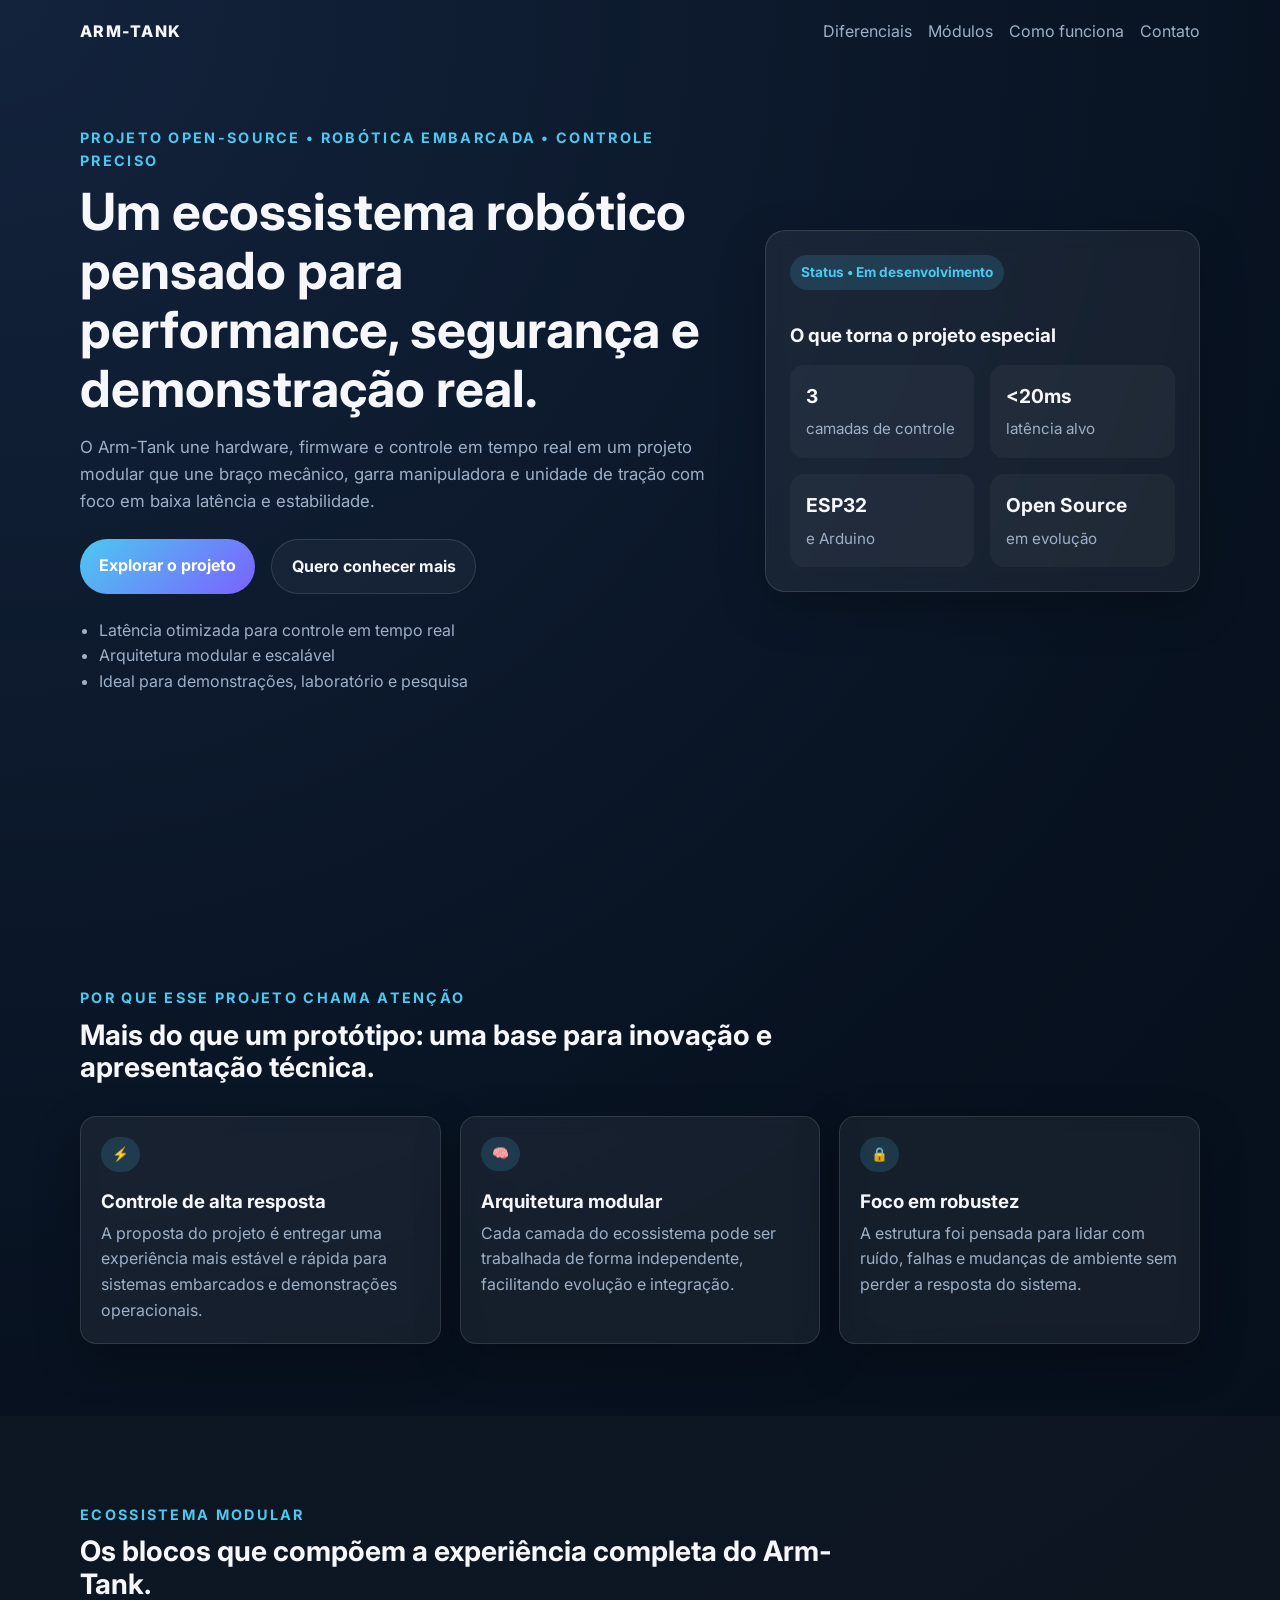
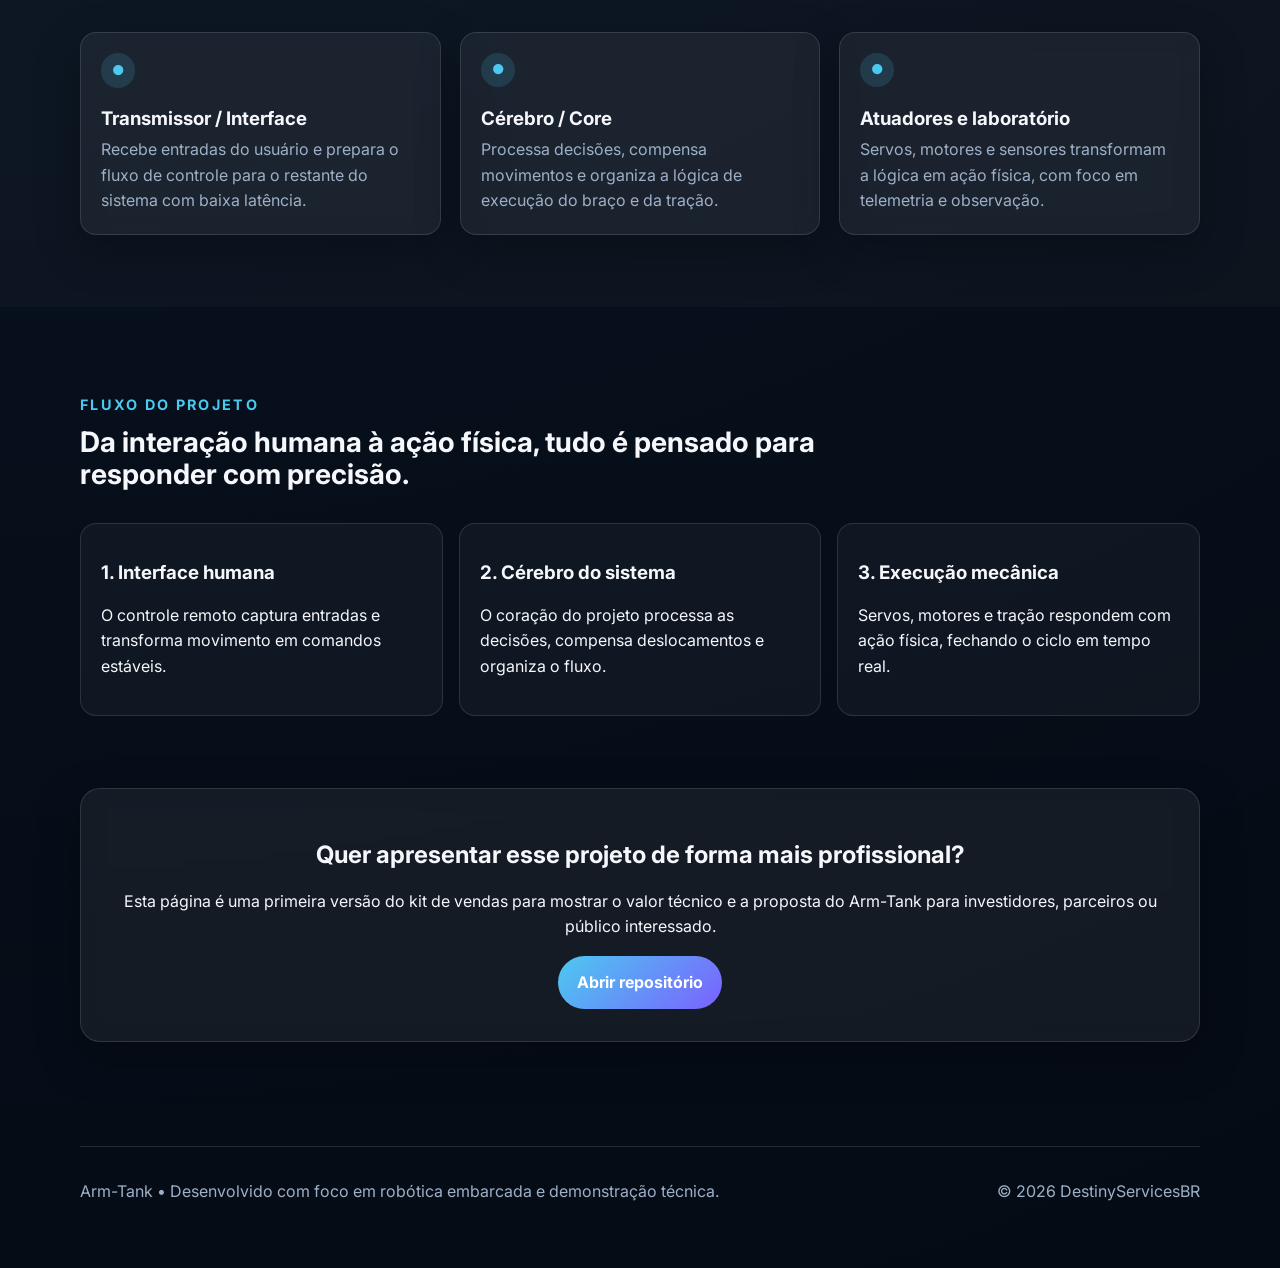
==== site/index.html @ a75f27ca "adiciona estrutura inicial do site com HTML, CSS e JavaScript" ====
<!DOCTYPE html>
<html lang="pt-BR">
  <head>
    <meta charset="UTF-8" />
    <meta name="viewport" content="width=device-width, initial-scale=1.0" />
    <title>Arm-Tank | Ecossistema Robótico de Baixa Latência</title>
    <meta
      name="description"
      content="Uma apresentação comercial do projeto Arm-Tank, com foco em robótica modular, latência reduzida e controle em tempo real."
    />
    <link rel="preconnect" href="https://fonts.googleapis.com" />
    <link rel="preconnect" href="https://fonts.gstatic.com" crossorigin />
    <link
      href="https://fonts.googleapis.com/css2?family=Inter:wght@400;500;600;700;800&display=swap"
      rel="stylesheet"
    />
    <link rel="stylesheet" href="styles.css" />
  </head>
  <body>
    <header class="hero">
      <nav class="nav container">
        <a class="brand" href="#top">Arm-Tank</a>
        <div class="nav-links">
          <a href="#diferenciais">Diferenciais</a>
          <a href="#modulos">Módulos</a>
          <a href="#como-funciona">Como funciona</a>
          <a href="#contato">Contato</a>
        </div>
      </nav>

      <div class="container hero-grid" id="top">
        <div class="hero-copy">
          <p class="eyebrow">Projeto open-source • Robótica embarcada • Controle preciso</p>
          <h1>Um ecossistema robótico pensado para performance, segurança e demonstração real.</h1>
          <p class="lead">
            O Arm-Tank une hardware, firmware e controle em tempo real em um projeto modular que une braço mecânico, garra manipuladora e unidade de tração com foco em baixa latência e estabilidade.
          </p>
          <div class="hero-actions">
            <a class="btn btn-primary" href="#modulos">Explorar o projeto</a>
            <a class="btn btn-secondary" href="#contato">Quero conhecer mais</a>
          </div>
          <ul class="hero-points">
            <li>Latência otimizada para controle em tempo real</li>
            <li>Arquitetura modular e escalável</li>
            <li>Ideal para demonstrações, laboratório e pesquisa</li>
          </ul>
        </div>

        <div class="hero-card">
          <div class="chip">Status • Em desenvolvimento</div>
          <h3>O que torna o projeto especial</h3>
          <div class="stats-grid">
            <div>
              <strong>3</strong>
              <span>camadas de controle</span>
            </div>
            <div>
              <strong>&lt;20ms</strong>
              <span>latência alvo</span>
            </div>
            <div>
              <strong>ESP32</strong>
              <span>e Arduino</span>
            </div>
            <div>
              <strong>Open Source</strong>
              <span>em evolução</span>
            </div>
          </div>
        </div>
      </div>
    </header>

    <main>
      <section class="section container" id="diferenciais">
        <div class="section-heading">
          <p class="eyebrow">Por que esse projeto chama atenção</p>
          <h2>Mais do que um protótipo: uma base para inovação e apresentação técnica.</h2>
        </div>
        <div id="features-grid" class="cards-grid"></div>
      </section>

      <section class="section section-alt" id="modulos">
        <div class="container">
          <div class="section-heading">
            <p class="eyebrow">Ecossistema modular</p>
            <h2>Os blocos que compõem a experiência completa do Arm-Tank.</h2>
          </div>
          <div id="modules-grid" class="cards-grid"></div>
        </div>
      </section>

      <section class="section container" id="como-funciona">
        <div class="section-heading">
          <p class="eyebrow">Fluxo do projeto</p>
          <h2>Da interação humana à ação física, tudo é pensado para responder com precisão.</h2>
        </div>
        <div class="timeline">
          <article>
            <h3>1. Interface humana</h3>
            <p>O controle remoto captura entradas e transforma movimento em comandos estáveis.</p>
          </article>
          <article>
            <h3>2. Cérebro do sistema</h3>
            <p>O coração do projeto processa as decisões, compensa deslocamentos e organiza o fluxo.</p>
          </article>
          <article>
            <h3>3. Execução mecânica</h3>
            <p>Servos, motores e tração respondem com ação física, fechando o ciclo em tempo real.</p>
          </article>
        </div>
      </section>

      <section class="section section-cta" id="contato">
        <div class="container cta-box">
          <h2>Quer apresentar esse projeto de forma mais profissional?</h2>
          <p>Esta página é uma primeira versão do kit de vendas para mostrar o valor técnico e a proposta do Arm-Tank para investidores, parceiros ou público interessado.</p>
          <a class="btn btn-primary" href="https://github.com/IvanM1999/arm-tank-arduino" target="_blank" rel="noreferrer">Abrir repositório</a>
        </div>
      </section>
    </main>

    <footer class="footer">
      <div class="container footer-content">
        <p>Arm-Tank • Desenvolvido com foco em robótica embarcada e demonstração técnica.</p>
        <p>© <span id="year"></span> DestinyServicesBR</p>
      </div>
    </footer>

    <script src="app.js"></script>
  </body>
</html>
---- site/styles.css ----
:root {
  --bg: #07111f;
  --bg-soft: #0f1b2d;
  --card: rgba(255, 255, 255, 0.06);
  --text: #f5f7fb;
  --muted: #9eb0c7;
  --accent: #4cc9f0;
  --accent-strong: #7b61ff;
  --border: rgba(255, 255, 255, 0.12);
}

* {
  box-sizing: border-box;
}

html {
  scroll-behavior: smooth;
}

body {
  margin: 0;
  font-family: 'Inter', sans-serif;
  color: var(--text);
  background: radial-gradient(circle at top left, #13233c 0%, var(--bg) 45%, #050b14 100%);
  line-height: 1.6;
}

img {
  max-width: 100%;
}

a {
  color: inherit;
  text-decoration: none;
}

.container {
  width: min(1120px, calc(100% - 2rem));
  margin: 0 auto;
}

.hero {
  min-height: 100vh;
  padding-bottom: 4rem;
}

.nav {
  display: flex;
  justify-content: space-between;
  align-items: center;
  padding: 1.2rem 0;
}

.brand {
  font-weight: 800;
  letter-spacing: 0.08em;
  text-transform: uppercase;
}

.nav-links {
  display: flex;
  gap: 1rem;
  color: var(--muted);
}

.nav-links a:hover {
  color: var(--text);
}

.hero-grid {
  display: grid;
  grid-template-columns: 1.2fr 0.8fr;
  gap: 2rem;
  align-items: center;
  padding-top: 3rem;
}

.eyebrow {
  display: inline-block;
  margin-bottom: 0.6rem;
  color: var(--accent);
  font-size: 0.9rem;
  font-weight: 700;
  letter-spacing: 0.16em;
  text-transform: uppercase;
}

h1,
h2,
h3 {
  line-height: 1.15;
}

h1 {
  font-size: clamp(2rem, 4vw, 3.5rem);
  margin: 0 0 1rem;
}

.lead {
  font-size: 1.05rem;
  color: var(--muted);
  max-width: 640px;
}

.hero-actions {
  display: flex;
  flex-wrap: wrap;
  gap: 1rem;
  margin: 1.5rem 0;
}

.btn {
  display: inline-block;
  padding: 0.85rem 1.2rem;
  border-radius: 999px;
  font-weight: 700;
  transition: transform 0.2s ease, background 0.2s ease;
}

.btn:hover {
  transform: translateY(-2px);
}

.btn-primary {
  background: linear-gradient(135deg, var(--accent), var(--accent-strong));
  color: white;
}

.btn-secondary {
  border: 1px solid var(--border);
  background: rgba(255, 255, 255, 0.04);
}

.hero-points {
  padding-left: 1.2rem;
  color: var(--muted);
}

.hero-card,
.card,
.cta-box {
  background: var(--card);
  border: 1px solid var(--border);
  box-shadow: 0 16px 45px rgba(0, 0, 0, 0.25);
  backdrop-filter: blur(10px);
}

.hero-card {
  padding: 1.5rem;
  border-radius: 1.25rem;
}

.chip {
  display: inline-block;
  margin-bottom: 1rem;
  padding: 0.4rem 0.7rem;
  background: rgba(76, 201, 240, 0.15);
  color: var(--accent);
  border-radius: 999px;
  font-size: 0.85rem;
  font-weight: 700;
}

.stats-grid {
  display: grid;
  grid-template-columns: repeat(2, minmax(0, 1fr));
  gap: 1rem;
  margin-top: 1rem;
}

.stats-grid div {
  padding: 1rem;
  border-radius: 0.9rem;
  background: rgba(255, 255, 255, 0.04);
}

.stats-grid strong {
  display: block;
  font-size: 1.2rem;
  margin-bottom: 0.3rem;
}

.stats-grid span {
  color: var(--muted);
  font-size: 0.95rem;
}

.section {
  padding: 4.5rem 0;
}

.section-alt {
  background: rgba(255, 255, 255, 0.025);
}

.section-heading {
  max-width: 760px;
  margin-bottom: 2rem;
}

.section-heading h2 {
  font-size: clamp(1.6rem, 2.2vw, 2.3rem);
  margin: 0;
}

.cards-grid {
  display: grid;
  grid-template-columns: repeat(3, minmax(0, 1fr));
  gap: 1.2rem;
}

.card {
  padding: 1.25rem;
  border-radius: 1rem;
}

.card h3 {
  margin-top: 0.25rem;
  margin-bottom: 0.5rem;
}

.card p {
  color: var(--muted);
  margin: 0;
}

.timeline {
  display: grid;
  grid-template-columns: repeat(3, minmax(0, 1fr));
  gap: 1rem;
}

.timeline article {
  padding: 1.25rem;
  border-radius: 1rem;
  background: rgba(255, 255, 255, 0.04);
  border: 1px solid var(--border);
}

.section-cta {
  padding-top: 0;
}

.cta-box {
  padding: 2rem;
  border-radius: 1.25rem;
  text-align: center;
}

.footer {
  padding: 2rem 0 3rem;
  color: var(--muted);
}

.footer-content {
  display: flex;
  justify-content: space-between;
  gap: 1rem;
  flex-wrap: wrap;
  border-top: 1px solid var(--border);
  padding-top: 1rem;
}

@media (max-width: 860px) {
  .hero-grid,
  .cards-grid,
  .timeline {
    grid-template-columns: 1fr;
  }

  .nav-links {
    display: none;
  }
}
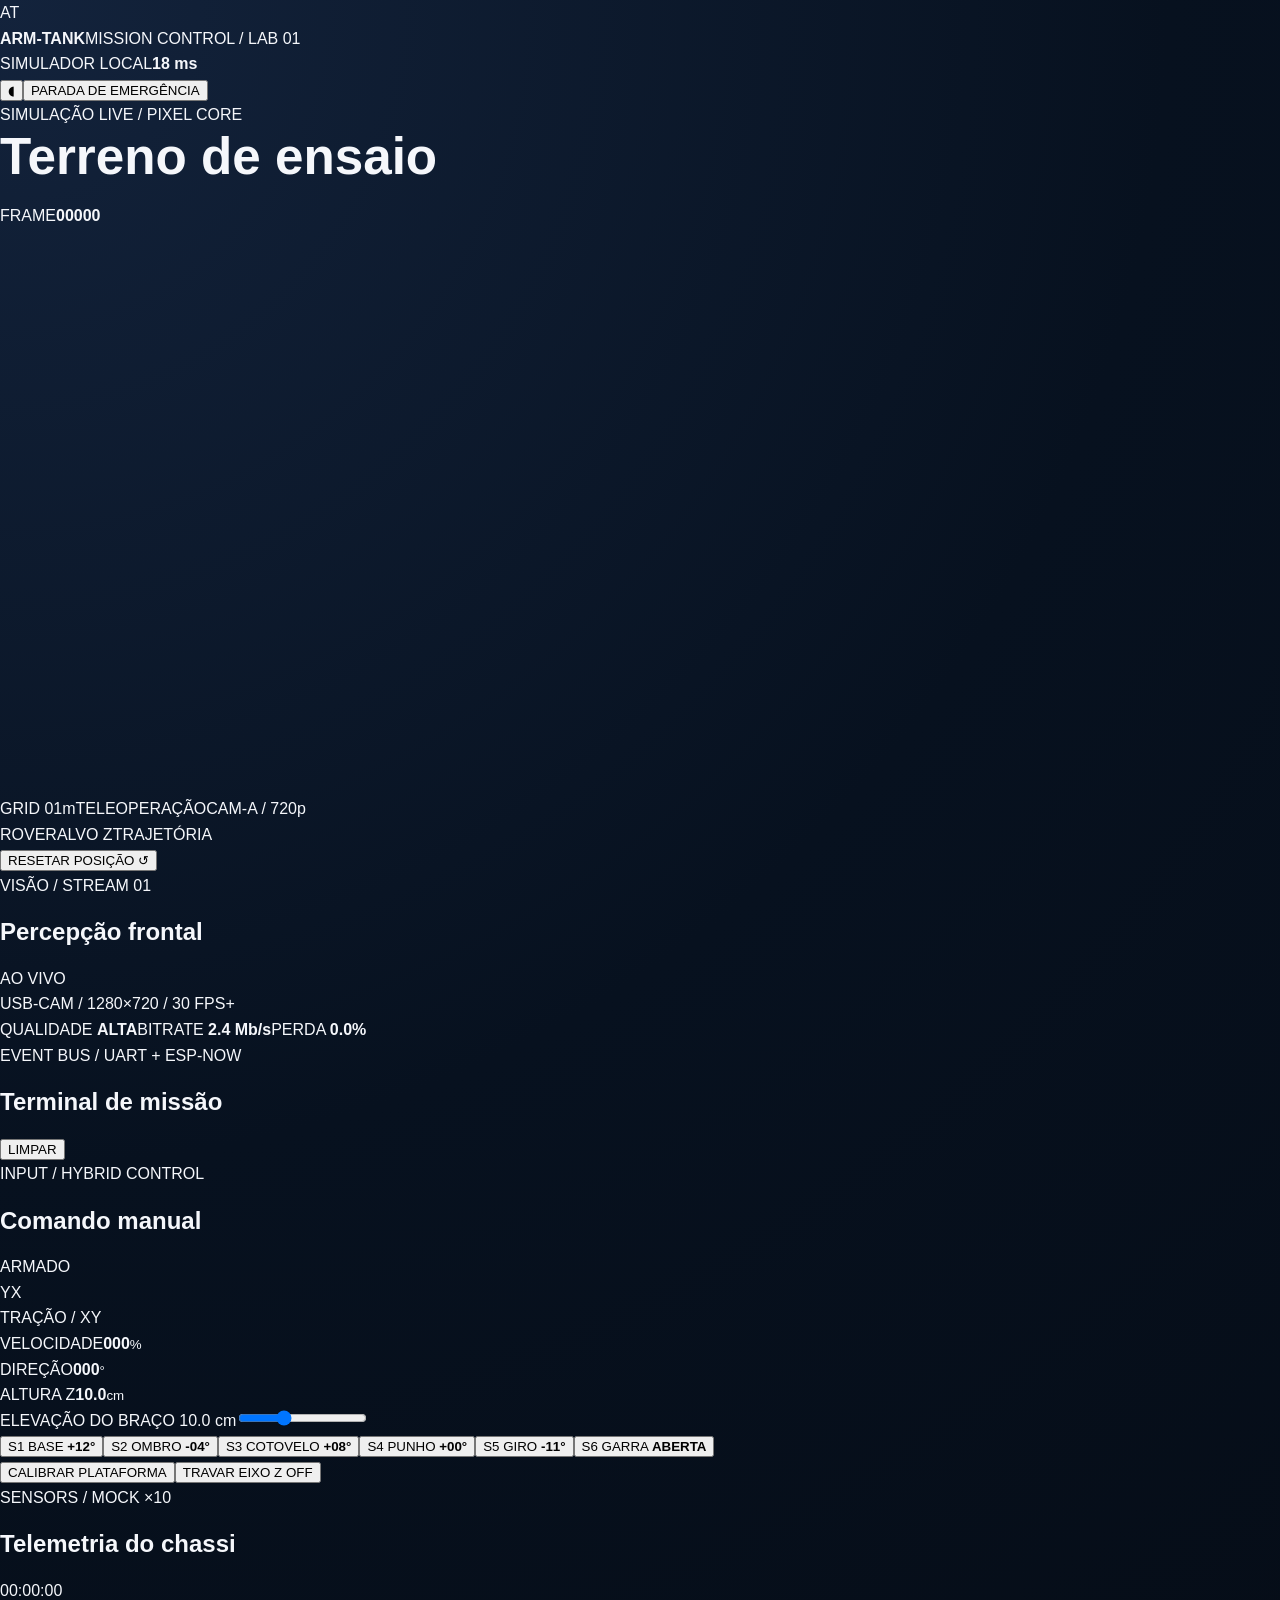
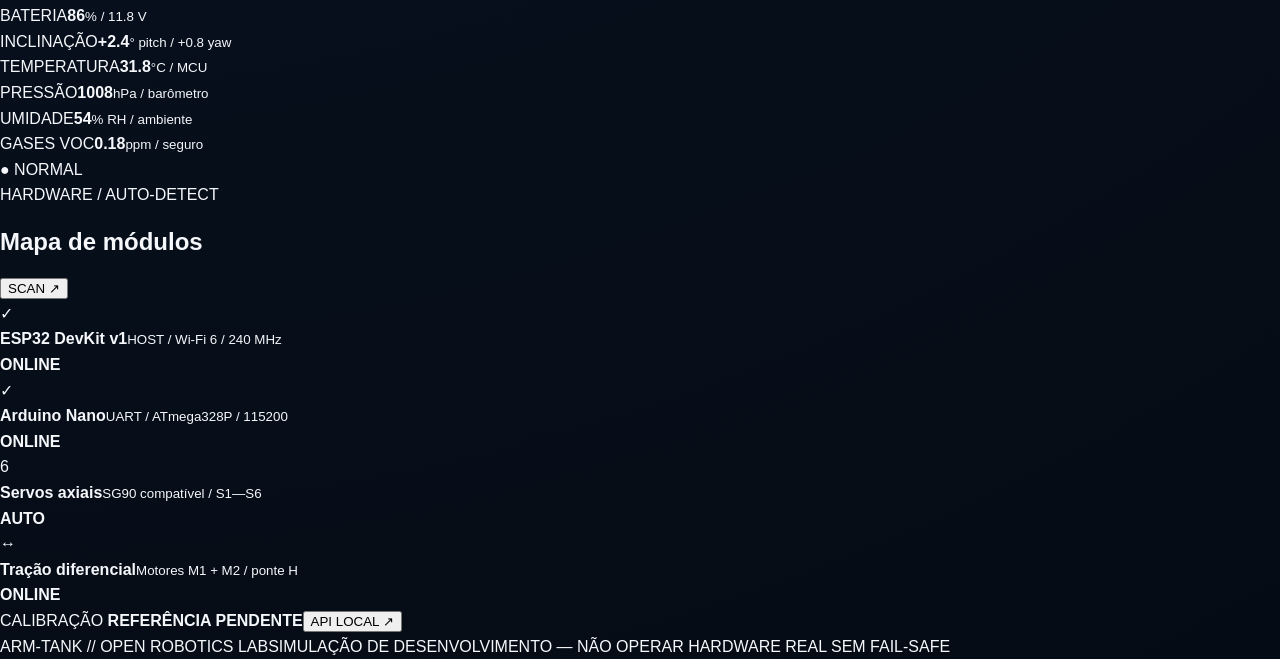
==== commit e5ba2d41: "update" ====
--- a/site/index.html
+++ b/site/index.html
@@ -3,130 +3,38 @@
   <head>
     <meta charset="UTF-8" />
     <meta name="viewport" content="width=device-width, initial-scale=1.0" />
-    <title>Arm-Tank | Ecossistema Robótico de Baixa Latência</title>
-    <meta
-      name="description"
-      content="Uma apresentação comercial do projeto Arm-Tank, com foco em robótica modular, latência reduzida e controle em tempo real."
-    />
+    <meta name="theme-color" content="#111713" />
+    <title>Arm-Tank // Mission Control</title>
     <link rel="preconnect" href="https://fonts.googleapis.com" />
     <link rel="preconnect" href="https://fonts.gstatic.com" crossorigin />
-    <link
-      href="https://fonts.googleapis.com/css2?family=Inter:wght@400;500;600;700;800&display=swap"
-      rel="stylesheet"
-    />
+    <link href="https://fonts.googleapis.com/css2?family=DM+Mono:wght@400;500&family=Space+Grotesk:wght@400;500;600;700&display=swap" rel="stylesheet" />
     <link rel="stylesheet" href="styles.css" />
   </head>
   <body>
-    <header class="hero">
-      <nav class="nav container">
-        <a class="brand" href="#top">Arm-Tank</a>
-        <div class="nav-links">
-          <a href="#diferenciais">Diferenciais</a>
-          <a href="#modulos">Módulos</a>
-          <a href="#como-funciona">Como funciona</a>
-          <a href="#contato">Contato</a>
+    <header class="topbar">
+      <div class="brand-lockup"><span class="brand-mark">AT</span><div><strong>ARM-TANK</strong><span>MISSION CONTROL / LAB 01</span></div></div>
+      <div class="topbar-status"><span class="status-dot"></span><span id="connection-label">SIMULADOR LOCAL</span><b id="latency-label">18 ms</b></div>
+      <div class="topbar-actions"><button class="icon-button" id="sound-toggle" title="Alternar alertas sonoros" aria-label="Alternar alertas sonoros">◖</button><button class="danger-button" id="emergency-stop">PARADA DE EMERGÊNCIA</button></div>
+    </header>
+    <main class="mission-grid">
+      <section class="simulation-column" aria-label="Simulação do robô">
+        <div class="panel panel-simulation">
+          <div class="panel-heading"><div><span class="kicker">SIMULAÇÃO LIVE / PIXEL CORE</span><h1>Terreno de ensaio</h1></div><div class="readout"><span>FRAME</span><strong id="frame-label">00000</strong></div></div>
+          <div class="viewport-wrap"><canvas id="robot-canvas" width="900" height="560" aria-label="Simulação pixelada do robô tanque"></canvas><div class="viewport-overlay"><span>GRID 01m</span><span id="mode-label">TELEOPERAÇÃO</span><span>CAM-A / 720p</span></div></div>
+          <div class="simulation-footer"><div class="legend"><span><i class="legend-swatch robot"></i>ROVER</span><span><i class="legend-swatch target"></i>ALVO Z</span><span><i class="legend-swatch path"></i>TRAJETÓRIA</span></div><button class="ghost-button" id="reset-position">RESETAR POSIÇÃO ↺</button></div>
         </div>
-      </nav>
-
-      <div class="container hero-grid" id="top">
-        <div class="hero-copy">
-          <p class="eyebrow">Projeto open-source • Robótica embarcada • Controle preciso</p>
-          <h1>Um ecossistema robótico pensado para performance, segurança e demonstração real.</h1>
-          <p class="lead">
-            O Arm-Tank une hardware, firmware e controle em tempo real em um projeto modular que une braço mecânico, garra manipuladora e unidade de tração com foco em baixa latência e estabilidade.
-          </p>
-          <div class="hero-actions">
-            <a class="btn btn-primary" href="#modulos">Explorar o projeto</a>
-            <a class="btn btn-secondary" href="#contato">Quero conhecer mais</a>
-          </div>
-          <ul class="hero-points">
-            <li>Latência otimizada para controle em tempo real</li>
-            <li>Arquitetura modular e escalável</li>
-            <li>Ideal para demonstrações, laboratório e pesquisa</li>
-          </ul>
-        </div>
-
-        <div class="hero-card">
-          <div class="chip">Status • Em desenvolvimento</div>
-          <h3>O que torna o projeto especial</h3>
-          <div class="stats-grid">
-            <div>
-              <strong>3</strong>
-              <span>camadas de controle</span>
-            </div>
-            <div>
-              <strong>&lt;20ms</strong>
-              <span>latência alvo</span>
-            </div>
-            <div>
-              <strong>ESP32</strong>
-              <span>e Arduino</span>
-            </div>
-            <div>
-              <strong>Open Source</strong>
-              <span>em evolução</span>
-            </div>
-          </div>
-        </div>
-      </div>
-    </header>
-
-    <main>
-      <section class="section container" id="diferenciais">
-        <div class="section-heading">
-          <p class="eyebrow">Por que esse projeto chama atenção</p>
-          <h2>Mais do que um protótipo: uma base para inovação e apresentação técnica.</h2>
-        </div>
-        <div id="features-grid" class="cards-grid"></div>
-      </section>
-
-      <section class="section section-alt" id="modulos">
-        <div class="container">
-          <div class="section-heading">
-            <p class="eyebrow">Ecossistema modular</p>
-            <h2>Os blocos que compõem a experiência completa do Arm-Tank.</h2>
-          </div>
-          <div id="modules-grid" class="cards-grid"></div>
+        <div class="split-panels">
+          <section class="panel camera-panel"><div class="panel-heading compact"><div><span class="kicker">VISÃO / STREAM 01</span><h2>Percepção frontal</h2></div><span class="live-tag"><i></i>AO VIVO</span></div><div class="camera-feed"><div class="camera-reticle"></div><span class="camera-meta">USB-CAM / 1280×720 / 30 FPS</span><span class="camera-crosshair">+</span></div><div class="camera-controls"><span>QUALIDADE <b>ALTA</b></span><span>BITRATE <b>2.4 Mb/s</b></span><span>PERDA <b class="good">0.0%</b></span></div></section>
+          <section class="panel terminal-panel"><div class="panel-heading compact"><div><span class="kicker">EVENT BUS / UART + ESP-NOW</span><h2>Terminal de missão</h2></div><button class="text-button" id="clear-log">LIMPAR</button></div><div class="terminal" id="terminal" role="log" aria-live="polite"></div></section>
         </div>
       </section>
-
-      <section class="section container" id="como-funciona">
-        <div class="section-heading">
-          <p class="eyebrow">Fluxo do projeto</p>
-          <h2>Da interação humana à ação física, tudo é pensado para responder com precisão.</h2>
-        </div>
-        <div class="timeline">
-          <article>
-            <h3>1. Interface humana</h3>
-            <p>O controle remoto captura entradas e transforma movimento em comandos estáveis.</p>
-          </article>
-          <article>
-            <h3>2. Cérebro do sistema</h3>
-            <p>O coração do projeto processa as decisões, compensa deslocamentos e organiza o fluxo.</p>
-          </article>
-          <article>
-            <h3>3. Execução mecânica</h3>
-            <p>Servos, motores e tração respondem com ação física, fechando o ciclo em tempo real.</p>
-          </article>
-        </div>
-      </section>
-
-      <section class="section section-cta" id="contato">
-        <div class="container cta-box">
-          <h2>Quer apresentar esse projeto de forma mais profissional?</h2>
-          <p>Esta página é uma primeira versão do kit de vendas para mostrar o valor técnico e a proposta do Arm-Tank para investidores, parceiros ou público interessado.</p>
-          <a class="btn btn-primary" href="https://github.com/IvanM1999/arm-tank-arduino" target="_blank" rel="noreferrer">Abrir repositório</a>
-        </div>
-      </section>
+      <aside class="control-column" aria-label="Controle e telemetria">
+        <section class="panel control-panel"><div class="panel-heading compact"><div><span class="kicker">INPUT / HYBRID CONTROL</span><h2>Comando manual</h2></div><span class="control-badge">ARMADO</span></div><div class="joystick-row"><div class="joystick-wrap"><div class="joystick" id="joystick" aria-label="Joystick de locomoção" role="slider" tabindex="0"><div class="joystick-ring"></div><div class="joystick-knob"></div><span class="axis-label y">Y</span><span class="axis-label x">X</span></div><span class="control-caption">TRAÇÃO / XY</span></div><div class="axis-readouts"><div><span>VELOCIDADE</span><strong id="velocity-value">000</strong><small>%</small></div><div><span>DIREÇÃO</span><strong id="direction-value">000</strong><small>°</small></div><div><span>ALTURA Z</span><strong id="height-value">10.0</strong><small>cm</small></div></div></div><div class="arm-controls"><label for="arm-height">ELEVAÇÃO DO BRAÇO <output id="arm-height-output">10.0 cm</output></label><input id="arm-height" type="range" min="0" max="30" step="0.1" value="10" /><div class="servo-grid"><button class="servo-button active" data-servo="0">S1 BASE <b>+12°</b></button><button class="servo-button" data-servo="1">S2 OMBRO <b>-04°</b></button><button class="servo-button" data-servo="2">S3 COTOVELO <b>+08°</b></button><button class="servo-button" data-servo="3">S4 PUNHO <b>+00°</b></button><button class="servo-button" data-servo="4">S5 GIRO <b>-11°</b></button><button class="servo-button" data-servo="5">S6 GARRA <b>ABERTA</b></button></div></div><div class="quick-actions"><button class="primary-button" id="calibrate-button">CALIBRAR PLATAFORMA</button><button class="secondary-button" id="hold-z">TRAVAR EIXO Z <span>OFF</span></button></div></section>
+        <section class="panel telemetry-panel"><div class="panel-heading compact"><div><span class="kicker">SENSORS / MOCK ×10</span><h2>Telemetria do chassi</h2></div><span class="telemetry-clock" id="telemetry-clock">00:00:00</span></div><div class="telemetry-grid"><div class="metric"><span>BATERIA</span><strong id="battery">86</strong><small>% / 11.8 V</small><div class="meter"><i id="battery-meter"></i></div></div><div class="metric"><span>INCLINAÇÃO</span><strong id="tilt">+2.4</strong><small>° pitch / +0.8 yaw</small><div class="sparkline"><i></i></div></div><div class="metric"><span>TEMPERATURA</span><strong id="temperature">31.8</strong><small>°C / MCU</small><div class="meter warm"><i id="temperature-meter"></i></div></div><div class="metric"><span>PRESSÃO</span><strong id="pressure">1008</strong><small>hPa / barômetro</small><div class="sparkline amber"><i></i></div></div><div class="metric"><span>UMIDADE</span><strong id="humidity">54</strong><small>% RH / ambiente</small><div class="meter"><i id="humidity-meter"></i></div></div><div class="metric"><span>GASES VOC</span><strong id="gas">0.18</strong><small>ppm / seguro</small><div class="signal-safe">● NORMAL</div></div></div></section>
+        <section class="panel discovery-panel"><div class="panel-heading compact"><div><span class="kicker">HARDWARE / AUTO-DETECT</span><h2>Mapa de módulos</h2></div><button class="scan-button" id="scan-button">SCAN ↗</button></div><div class="module-list" id="module-list"><div class="module-row"><span class="module-icon ok">✓</span><div><strong>ESP32 DevKit v1</strong><small>HOST / Wi-Fi 6 / 240 MHz</small></div><b>ONLINE</b></div><div class="module-row"><span class="module-icon ok">✓</span><div><strong>Arduino Nano</strong><small>UART / ATmega328P / 115200</small></div><b>ONLINE</b></div><div class="module-row"><span class="module-icon warn">6</span><div><strong>Servos axiais</strong><small>SG90 compatível / S1—S6</small></div><b>AUTO</b></div><div class="module-row"><span class="module-icon ok">↔</span><div><strong>Tração diferencial</strong><small>Motores M1 + M2 / ponte H</small></div><b>ONLINE</b></div></div><div class="discovery-footer"><span>CALIBRAÇÃO <b id="calibration-status">REFERÊNCIA PENDENTE</b></span><button class="text-button" id="open-api">API LOCAL ↗</button></div></section>
+      </aside>
     </main>
-
-    <footer class="footer">
-      <div class="container footer-content">
-        <p>Arm-Tank • Desenvolvido com foco em robótica embarcada e demonstração técnica.</p>
-        <p>© <span id="year"></span> DestinyServicesBR</p>
-      </div>
-    </footer>
-
+    <footer class="site-footer"><span>ARM-TANK // OPEN ROBOTICS LAB</span><span>SIMULAÇÃO DE DESENVOLVIMENTO — NÃO OPERAR HARDWARE REAL SEM FAIL-SAFE</span><span id="year"></span></footer>
     <script src="app.js"></script>
   </body>
 </html>
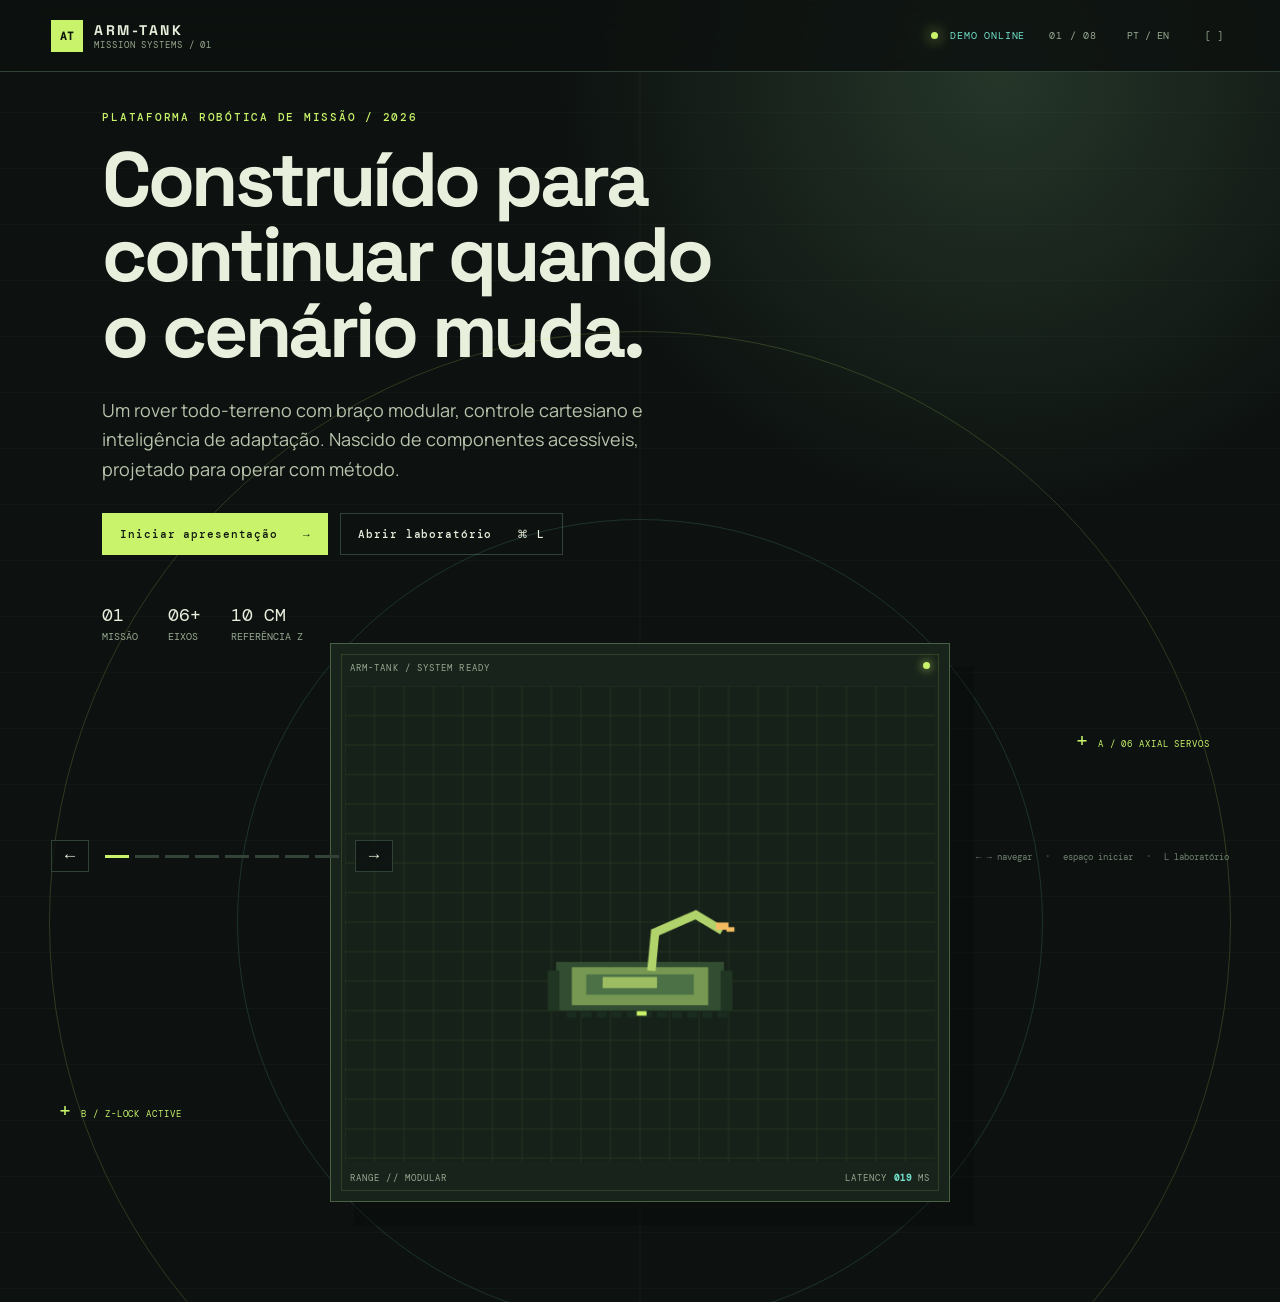
==== commit 45165a62: "update presentation" ====
--- a/site/index.html
+++ b/site/index.html
@@ -1,40 +1,47 @@
-<!DOCTYPE html>
+<!doctype html>
 <html lang="pt-BR">
-  <head>
-    <meta charset="UTF-8" />
-    <meta name="viewport" content="width=device-width, initial-scale=1.0" />
-    <meta name="theme-color" content="#111713" />
-    <title>Arm-Tank // Mission Control</title>
-    <link rel="preconnect" href="https://fonts.googleapis.com" />
-    <link rel="preconnect" href="https://fonts.gstatic.com" crossorigin />
-    <link href="https://fonts.googleapis.com/css2?family=DM+Mono:wght@400;500&family=Space+Grotesk:wght@400;500;600;700&display=swap" rel="stylesheet" />
-    <link rel="stylesheet" href="styles.css" />
-  </head>
-  <body>
-    <header class="topbar">
-      <div class="brand-lockup"><span class="brand-mark">AT</span><div><strong>ARM-TANK</strong><span>MISSION CONTROL / LAB 01</span></div></div>
-      <div class="topbar-status"><span class="status-dot"></span><span id="connection-label">SIMULADOR LOCAL</span><b id="latency-label">18 ms</b></div>
-      <div class="topbar-actions"><button class="icon-button" id="sound-toggle" title="Alternar alertas sonoros" aria-label="Alternar alertas sonoros">◖</button><button class="danger-button" id="emergency-stop">PARADA DE EMERGÊNCIA</button></div>
-    </header>
-    <main class="mission-grid">
-      <section class="simulation-column" aria-label="Simulação do robô">
-        <div class="panel panel-simulation">
-          <div class="panel-heading"><div><span class="kicker">SIMULAÇÃO LIVE / PIXEL CORE</span><h1>Terreno de ensaio</h1></div><div class="readout"><span>FRAME</span><strong id="frame-label">00000</strong></div></div>
-          <div class="viewport-wrap"><canvas id="robot-canvas" width="900" height="560" aria-label="Simulação pixelada do robô tanque"></canvas><div class="viewport-overlay"><span>GRID 01m</span><span id="mode-label">TELEOPERAÇÃO</span><span>CAM-A / 720p</span></div></div>
-          <div class="simulation-footer"><div class="legend"><span><i class="legend-swatch robot"></i>ROVER</span><span><i class="legend-swatch target"></i>ALVO Z</span><span><i class="legend-swatch path"></i>TRAJETÓRIA</span></div><button class="ghost-button" id="reset-position">RESETAR POSIÇÃO ↺</button></div>
-        </div>
-        <div class="split-panels">
-          <section class="panel camera-panel"><div class="panel-heading compact"><div><span class="kicker">VISÃO / STREAM 01</span><h2>Percepção frontal</h2></div><span class="live-tag"><i></i>AO VIVO</span></div><div class="camera-feed"><div class="camera-reticle"></div><span class="camera-meta">USB-CAM / 1280×720 / 30 FPS</span><span class="camera-crosshair">+</span></div><div class="camera-controls"><span>QUALIDADE <b>ALTA</b></span><span>BITRATE <b>2.4 Mb/s</b></span><span>PERDA <b class="good">0.0%</b></span></div></section>
-          <section class="panel terminal-panel"><div class="panel-heading compact"><div><span class="kicker">EVENT BUS / UART + ESP-NOW</span><h2>Terminal de missão</h2></div><button class="text-button" id="clear-log">LIMPAR</button></div><div class="terminal" id="terminal" role="log" aria-live="polite"></div></section>
-        </div>
-      </section>
-      <aside class="control-column" aria-label="Controle e telemetria">
-        <section class="panel control-panel"><div class="panel-heading compact"><div><span class="kicker">INPUT / HYBRID CONTROL</span><h2>Comando manual</h2></div><span class="control-badge">ARMADO</span></div><div class="joystick-row"><div class="joystick-wrap"><div class="joystick" id="joystick" aria-label="Joystick de locomoção" role="slider" tabindex="0"><div class="joystick-ring"></div><div class="joystick-knob"></div><span class="axis-label y">Y</span><span class="axis-label x">X</span></div><span class="control-caption">TRAÇÃO / XY</span></div><div class="axis-readouts"><div><span>VELOCIDADE</span><strong id="velocity-value">000</strong><small>%</small></div><div><span>DIREÇÃO</span><strong id="direction-value">000</strong><small>°</small></div><div><span>ALTURA Z</span><strong id="height-value">10.0</strong><small>cm</small></div></div></div><div class="arm-controls"><label for="arm-height">ELEVAÇÃO DO BRAÇO <output id="arm-height-output">10.0 cm</output></label><input id="arm-height" type="range" min="0" max="30" step="0.1" value="10" /><div class="servo-grid"><button class="servo-button active" data-servo="0">S1 BASE <b>+12°</b></button><button class="servo-button" data-servo="1">S2 OMBRO <b>-04°</b></button><button class="servo-button" data-servo="2">S3 COTOVELO <b>+08°</b></button><button class="servo-button" data-servo="3">S4 PUNHO <b>+00°</b></button><button class="servo-button" data-servo="4">S5 GIRO <b>-11°</b></button><button class="servo-button" data-servo="5">S6 GARRA <b>ABERTA</b></button></div></div><div class="quick-actions"><button class="primary-button" id="calibrate-button">CALIBRAR PLATAFORMA</button><button class="secondary-button" id="hold-z">TRAVAR EIXO Z <span>OFF</span></button></div></section>
-        <section class="panel telemetry-panel"><div class="panel-heading compact"><div><span class="kicker">SENSORS / MOCK ×10</span><h2>Telemetria do chassi</h2></div><span class="telemetry-clock" id="telemetry-clock">00:00:00</span></div><div class="telemetry-grid"><div class="metric"><span>BATERIA</span><strong id="battery">86</strong><small>% / 11.8 V</small><div class="meter"><i id="battery-meter"></i></div></div><div class="metric"><span>INCLINAÇÃO</span><strong id="tilt">+2.4</strong><small>° pitch / +0.8 yaw</small><div class="sparkline"><i></i></div></div><div class="metric"><span>TEMPERATURA</span><strong id="temperature">31.8</strong><small>°C / MCU</small><div class="meter warm"><i id="temperature-meter"></i></div></div><div class="metric"><span>PRESSÃO</span><strong id="pressure">1008</strong><small>hPa / barômetro</small><div class="sparkline amber"><i></i></div></div><div class="metric"><span>UMIDADE</span><strong id="humidity">54</strong><small>% RH / ambiente</small><div class="meter"><i id="humidity-meter"></i></div></div><div class="metric"><span>GASES VOC</span><strong id="gas">0.18</strong><small>ppm / seguro</small><div class="signal-safe">● NORMAL</div></div></div></section>
-        <section class="panel discovery-panel"><div class="panel-heading compact"><div><span class="kicker">HARDWARE / AUTO-DETECT</span><h2>Mapa de módulos</h2></div><button class="scan-button" id="scan-button">SCAN ↗</button></div><div class="module-list" id="module-list"><div class="module-row"><span class="module-icon ok">✓</span><div><strong>ESP32 DevKit v1</strong><small>HOST / Wi-Fi 6 / 240 MHz</small></div><b>ONLINE</b></div><div class="module-row"><span class="module-icon ok">✓</span><div><strong>Arduino Nano</strong><small>UART / ATmega328P / 115200</small></div><b>ONLINE</b></div><div class="module-row"><span class="module-icon warn">6</span><div><strong>Servos axiais</strong><small>SG90 compatível / S1—S6</small></div><b>AUTO</b></div><div class="module-row"><span class="module-icon ok">↔</span><div><strong>Tração diferencial</strong><small>Motores M1 + M2 / ponte H</small></div><b>ONLINE</b></div></div><div class="discovery-footer"><span>CALIBRAÇÃO <b id="calibration-status">REFERÊNCIA PENDENTE</b></span><button class="text-button" id="open-api">API LOCAL ↗</button></div></section>
-      </aside>
-    </main>
-    <footer class="site-footer"><span>ARM-TANK // OPEN ROBOTICS LAB</span><span>SIMULAÇÃO DE DESENVOLVIMENTO — NÃO OPERAR HARDWARE REAL SEM FAIL-SAFE</span><span id="year"></span></footer>
-    <script src="app.js"></script>
-  </body>
-</html>
+<head>
+  <meta charset="utf-8">
+  <meta name="viewport" content="width=device-width,initial-scale=1">
+  <meta name="theme-color" content="#101613">
+  <meta name="description" content="Apresentação interativa do Arm-Tank, uma plataforma robótica de missão, baixo custo e alta resiliência.">
+  <title>ARM-TANK / Plataforma de missão</title>
+  <link rel="preconnect" href="https://fonts.googleapis.com">
+  <link rel="preconnect" href="https://fonts.gstatic.com" crossorigin>
+  <link href="https://fonts.googleapis.com/css2?family=DM+Mono:wght@400;500&family=Manrope:wght@400;500;600;700;800&family=Space+Grotesk:wght@500;600;700&display=swap" rel="stylesheet">
+  <link rel="stylesheet" href="styles.css">
+</head>
+<body>
+  <a class="skip-link" href="#presentation">Pular para a apresentação</a>
+  <header class="site-header">
+    <a class="brand" href="#hero" aria-label="Ir para o início"><span class="brand-mark">AT</span><span><b>ARM-TANK</b><small>MISSION SYSTEMS / 01</small></span></a>
+    <div class="header-meta"><span class="signal"><i></i> DEMO ONLINE</span><span id="slide-count">01 / 08</span><button class="lang-button" id="language-button" type="button" aria-label="Alternar idioma">PT / EN</button><button class="fullscreen-button" id="fullscreen-button" type="button" aria-label="Entrar em tela cheia">[ ]</button></div>
+  </header>
+
+  <main id="presentation" class="presentation" aria-live="polite">
+    <section class="slide slide-hero active" id="hero" data-slide="1" aria-labelledby="hero-title">
+      <div class="hero-copy reveal"><p class="eyebrow">PLATAFORMA ROBÓTICA DE MISSÃO / 2026</p><h1 id="hero-title">Construído para continuar quando o cenário muda.</h1><p class="hero-lead">Um rover todo-terreno com braço modular, controle cartesiano e inteligência de adaptação. Nascido de componentes acessíveis, projetado para operar com método.</p><div class="hero-actions"><button class="button button-acid" data-go="2">Iniciar apresentação <span>→</span></button><button class="button button-quiet" data-go="7">Abrir laboratório <span>⌘ L</span></button></div><div class="hero-proof"><span><b>01</b> missão</span><span><b>06+</b> eixos</span><span><b>10 cm</b> referência Z</span></div></div>
+      <div class="hero-visual reveal delay-2"><div class="orbit orbit-a"></div><div class="orbit orbit-b"></div><div class="hero-console"><div class="console-head"><span>ARM-TANK / SYSTEM READY</span><i></i></div><canvas id="hero-canvas" width="620" height="500" aria-label="Renderização animada do rover Arm-Tank"></canvas><div class="console-foot"><span>RANGE // MODULAR</span><span>LATENCY <b id="hero-latency">018</b> MS</span></div></div><span class="visual-note note-a">A / 06 AXIAL SERVOS</span><span class="visual-note note-b">B / Z-LOCK ACTIVE</span></div>
+    </section>
+
+    <section class="slide" id="thesis" data-slide="2" aria-labelledby="thesis-title"><div class="section-intro reveal"><p class="eyebrow">01 / A TESE</p><h2 id="thesis-title">A melhor plataforma não é a mais cara. É a que entende o próprio limite.</h2><p>O Arm-Tank transforma sucata, sensores simples e protocolos abertos em uma arquitetura mensurável: detectar, calibrar, operar e entrar em segurança quando a confiança cai.</p></div><div class="thesis-grid"><article class="thesis-card reveal"><span class="card-index">A</span><h3>Resiliência de campo</h3><p>Peças diferentes não são exceção. O sistema mede a resposta real de motores, servos e sensores antes de confiar neles.</p><strong>DETECÇÃO → PERFIL → VALIDAÇÃO</strong></article><article class="thesis-card featured reveal delay-1"><span class="card-index">B</span><h3>Controle com contexto</h3><p>O operador não envia apenas velocidade. Ele define pose, altura e intenção. A cinemática preserva o eixo Z enquanto a base se move.</p><strong>POSE CARTESIANA / Z-LOCK</strong></article><article class="thesis-card reveal delay-2"><span class="card-index">C</span><h3>Segurança observável</h3><p>Telemetria, câmera e logs compartilham o mesmo painel. Um frame inválido não vira movimento: vira evento, diagnóstico e fallback.</p><strong>WATCHDOG / TELEMETRIA / FAIL-SAFE</strong></article></div></section>
+
+    <section class="slide" id="architecture" data-slide="3" aria-labelledby="architecture-title"><div class="section-intro reveal"><p class="eyebrow">02 / ARQUITETURA</p><h2 id="architecture-title">Três camadas. Uma cadeia de confiança.</h2><p>Do comando humano ao atuador físico, cada camada tem uma responsabilidade clara e um modo seguro conhecido.</p></div><div class="architecture-map reveal delay-1"><div class="arch-node source"><span>01</span><b>IHM / HOST</b><small>Web, mobile, teclado ABNT2, DS4, Xbox</small></div><div class="arch-line"><i></i><small>WebSocket / Wi-Fi</small></div><div class="arch-node brain"><span>02</span><b>ESP32 / CORE</b><small>Descoberta, telemetria, cinemática e Z-lock</small></div><div class="arch-line"><i></i><small>UART 115200</small></div><div class="arch-node actuator"><span>03</span><b>NANO / ATUADOR</b><small>PWM, servos, motores e watchdog</small></div></div><div class="architecture-footer"><span>PROTOCOLO DE DEMO</span><code>&lt;90,120,80,40,-10&gt;</code><span class="status-pill">FRAME VALIDADO</span></div></section>
+
+    <section class="slide" id="calibration" data-slide="4" aria-labelledby="calibration-title"><div class="section-intro reveal"><p class="eyebrow">03 / CALIBRAÇÃO</p><h2 id="calibration-title">Uma folha A4 pode ser um instrumento de medição.</h2><p>Uma grade de referência, dois LDRs ou sensores IR e um IMU criam um primeiro mapa do mundo. O robô aprende deslocamento, rotação e desvio antes da missão.</p></div><div class="calibration-layout"><div class="calibration-board reveal delay-1"><div class="board-grid"></div><div class="board-rover"><span></span><i></i></div><div class="scan-line"></div><div class="board-label label-x">X + 1.00 m</div><div class="board-label label-y">Y + 1.00 m</div><div class="board-label label-origin">ORIGEM / 0,0,0</div></div><div class="calibration-steps reveal delay-2"><div class="step"><span>01</span><div><b>Encontrar a origem</b><small>LEDs e sensores reconhecem a primeira linha.</small></div></div><div class="step"><span>02</span><div><b>Medir resposta</b><small>Encoders e giroscópio cruzam deslocamento com rotação.</small></div></div><div class="step"><span>03</span><div><b>Salvar perfil</b><small>O host confirma, nomeia e registra a configuração detectada.</small></div></div><button class="button button-acid" id="calibration-demo">Executar calibração <span>↗</span></button></div></div></section>
+
+    <section class="slide" id="kinematics" data-slide="5" aria-labelledby="kinematics-title"><div class="section-intro reveal"><p class="eyebrow">04 / CINEMÁTICA</p><h2 id="kinematics-title">A garra não perde o mundo quando o tanque se move.</h2><p>O objetivo é manter uma pose útil em espaços confinados: posição X/Y, altitude Z e orientação X/Y/Z são tratadas como um único estado.</p></div><div class="kinematics-demo"><div class="kinematics-screen reveal delay-1"><div class="screen-top"><span>POSE TARGET / LIVE</span><b id="z-lock-label">Z-LOCK ON</b></div><canvas id="kinematics-canvas" width="720" height="410" aria-label="Visualização da pose cartesiana e compensação de altura"></canvas><div class="screen-values"><span>X <b id="pose-x">+0.42</b> m</span><span>Y <b id="pose-y">-0.18</b> m</span><span>Z <b id="pose-z">+0.10</b> m</span><span>RZ <b id="pose-rz">+12.4</b>°</span></div></div><div class="axis-panel reveal delay-2"><div class="axis-row"><span>ALTITUDE Z</span><b>10.0 cm</b><i><em style="width: 34%"></em></i></div><div class="axis-row"><span>ORIENTAÇÃO</span><b>RZ +12.4°</b><i><em style="width: 58%"></em></i></div><div class="axis-row"><span>EIXOS DETECTADOS</span><b>06 / 06</b><i><em style="width: 100%"></em></i></div><div class="axis-note">“Avançar” é uma intenção. O controlador calcula a pose que preserva o alvo.</div></div></div></section>
+
+    <section class="slide" id="mission" data-slide="6" aria-labelledby="mission-title"><div class="section-intro reveal"><p class="eyebrow">05 / MISSÃO</p><h2 id="mission-title">Projetado para falar com o que já existe.</h2><p>O host centraliza vídeo, telemetria e comando. O operador pode usar smartphone antigo, navegador, USB OTG + Termux, controle Bluetooth ou teclado.</p></div><div class="mission-grid"><div class="mission-video reveal delay-1"><div class="video-overlay"><span class="recording"><i></i> REC / CAM-A</span><span>1280 × 720 / 30 FPS</span></div><canvas id="video-canvas" width="720" height="430" aria-label="Simulação de câmera de bordo"></canvas><div class="video-bottom"><span>LINK QUALITY <b>98.7%</b></span><span>LATENCY <b>018 MS</b></span><span>LOSS <b>0.0%</b></span></div></div><div class="mission-capabilities reveal delay-2"><div class="capability"><span>⌁</span><div><b>Qualquer tela</b><small>Dashboard responsivo, transmissão por host IP e múltiplos observadores.</small></div></div><div class="capability"><span>◎</span><div><b>Qualquer controle</b><small>Toque, mouse, teclado, gamepad ou comandos externos via API.</small></div></div><div class="capability"><span>▦</span><div><b>Qualquer evidência</b><small>Logs, frames, sensores e vídeo podem ser exportados para avaliação.</small></div></div><div class="mission-tag">LOW COST / HIGH ACCOUNTABILITY</div></div></div></section>
+
+    <section class="slide lab-slide" id="lab" data-slide="7" aria-labelledby="lab-title"><div class="lab-heading"><div><p class="eyebrow">06 / LABORATÓRIO INTERATIVO</p><h2 id="lab-title">A banca pode tocar no sistema.</h2></div><div class="lab-actions"><button class="mini-button" id="lab-calibrate">CALIBRAR</button><button class="mini-button danger" id="lab-stop">STOP</button></div></div><div class="lab-layout"><div class="lab-viewport"><div class="lab-topline"><span>SIMULADOR / PIXEL CORE</span><span id="lab-mode">TELEOPERAÇÃO</span><span>FRAME <b id="lab-frame">00000</b></span></div><canvas id="lab-canvas" width="900" height="490" aria-label="Simulação interativa do rover"></canvas><div class="lab-bottomline"><span>GRID 01 M</span><span>CAM-A / STREAM ACTIVE</span><span id="lab-log-state">SYSTEM READY</span></div></div><aside class="lab-sidebar"><div class="control-card"><div class="card-title"><span>COMANDO MANUAL</span><b id="lab-connection">18 ms</b></div><div class="joystick" id="joystick" role="slider" tabindex="0" aria-label="Joystick virtual"><div class="joystick-cross"></div><div class="joystick-knob"></div></div><div class="joystick-values"><span>V <b id="lab-velocity">000</b></span><span>X <b id="lab-direction">000</b></span></div><label class="range-label" for="height-range"><span>ALTURA Z</span><b id="height-readout">10.0 cm</b></label><input id="height-range" type="range" min="0" max="30" step="0.1" value="10"></div><div class="sensor-card"><div class="card-title"><span>TELEMETRIA / MOCK ×10</span><b id="lab-time">00:00</b></div><div class="sensor-grid"><div><small>BATERIA</small><b id="sensor-battery">86%</b><i><em id="bar-battery"></em></i></div><div><small>PITCH</small><b id="sensor-tilt">+2.4°</b><i><em id="bar-tilt"></em></i></div><div><small>MCU TEMP</small><b id="sensor-temp">31.8°C</b><i><em id="bar-temp"></em></i></div><div><small>PRESSÃO</small><b id="sensor-pressure">1008 hPa</b><i><em id="bar-pressure"></em></i></div><div><small>UMIDADE</small><b id="sensor-humidity">54% RH</b><i><em id="bar-humidity"></em></i></div><div><small>VOC / GÁS</small><b id="sensor-gas">0.18 ppm</b><i><em id="bar-gas"></em></i></div></div></div><div class="lab-terminal" id="lab-terminal" role="log" aria-live="polite"><span><b>09:41:02</b> [BOOT] Interface pronta.</span><span><b>09:41:03</b> [LINK] Câmera CAM-A conectada.</span><span><b>09:41:04</b> [CORE] Perfil de 6 eixos carregado.</span></div></aside></div></section>
+
+    <section class="slide" id="roadmap" data-slide="8" aria-labelledby="roadmap-title"><div class="section-intro reveal"><p class="eyebrow">07 / ROADMAP</p><h2 id="roadmap-title">Uma base aberta, com rigor para evoluir.</h2><p>O demonstrador torna visível o caminho. A implantação transforma hipóteses em protocolos, testes e interfaces substituíveis.</p></div><div class="roadmap"><div class="roadmap-line"></div><article class="roadmap-item done reveal"><span>01</span><div><b>Base validada</b><small>ESP32 + Nano, UART, watchdog e simulação Wokwi.</small></div></article><article class="roadmap-item active reveal delay-1"><span>02</span><div><b>Autocalibração</b><small>Grade, IMU, LDR/IR, encoder e perfis de peças recuperadas.</small></div></article><article class="roadmap-item reveal delay-2"><span>03</span><div><b>Rede de missão</b><small>WebSocket, OTA assinado, USB OTG, BLE, LoRa e múltiplos clientes.</small></div></article><article class="roadmap-item reveal delay-3"><span>04</span><div><b>Inteligência verificável</b><small>Planejamento de pose, detecção de falhas e datasets de bancada.</small></div></article></div><div class="closing-line"><span>ARM-TANK / LOW-COST IS A CONSTRAINT. ROBUSTNESS IS THE PRODUCT.</span><button class="button button-acid" data-go="7">Abrir demonstração <span>↗</span></button></div></section>
+  </main>
+
+  <nav class="slide-nav" aria-label="Navegação da apresentação"><button id="prev-slide" type="button" aria-label="Slide anterior">←</button><div class="progress-dots" id="progress-dots"></div><button id="next-slide" type="button" aria-label="Próximo slide">→</button></nav>
+  <div class="keyboard-hint">← → navegar <span>•</span> espaço iniciar <span>•</span> L laboratório</div>
+  <div class="toast" id="toast" role="status"></div>
+  <script src="app.js"></script>
+</body>
+</html>
--- a/site/styles.css
+++ b/site/styles.css
@@ -1,274 +1 @@
-:root {
-  --bg: #07111f;
-  --bg-soft: #0f1b2d;
-  --card: rgba(255, 255, 255, 0.06);
-  --text: #f5f7fb;
-  --muted: #9eb0c7;
-  --accent: #4cc9f0;
-  --accent-strong: #7b61ff;
-  --border: rgba(255, 255, 255, 0.12);
-}
-
-* {
-  box-sizing: border-box;
-}
-
-html {
-  scroll-behavior: smooth;
-}
-
-body {
-  margin: 0;
-  font-family: 'Inter', sans-serif;
-  color: var(--text);
-  background: radial-gradient(circle at top left, #13233c 0%, var(--bg) 45%, #050b14 100%);
-  line-height: 1.6;
-}
-
-img {
-  max-width: 100%;
-}
-
-a {
-  color: inherit;
-  text-decoration: none;
-}
-
-.container {
-  width: min(1120px, calc(100% - 2rem));
-  margin: 0 auto;
-}
-
-.hero {
-  min-height: 100vh;
-  padding-bottom: 4rem;
-}
-
-.nav {
-  display: flex;
-  justify-content: space-between;
-  align-items: center;
-  padding: 1.2rem 0;
-}
-
-.brand {
-  font-weight: 800;
-  letter-spacing: 0.08em;
-  text-transform: uppercase;
-}
-
-.nav-links {
-  display: flex;
-  gap: 1rem;
-  color: var(--muted);
-}
-
-.nav-links a:hover {
-  color: var(--text);
-}
-
-.hero-grid {
-  display: grid;
-  grid-template-columns: 1.2fr 0.8fr;
-  gap: 2rem;
-  align-items: center;
-  padding-top: 3rem;
-}
-
-.eyebrow {
-  display: inline-block;
-  margin-bottom: 0.6rem;
-  color: var(--accent);
-  font-size: 0.9rem;
-  font-weight: 700;
-  letter-spacing: 0.16em;
-  text-transform: uppercase;
-}
-
-h1,
-h2,
-h3 {
-  line-height: 1.15;
-}
-
-h1 {
-  font-size: clamp(2rem, 4vw, 3.5rem);
-  margin: 0 0 1rem;
-}
-
-.lead {
-  font-size: 1.05rem;
-  color: var(--muted);
-  max-width: 640px;
-}
-
-.hero-actions {
-  display: flex;
-  flex-wrap: wrap;
-  gap: 1rem;
-  margin: 1.5rem 0;
-}
-
-.btn {
-  display: inline-block;
-  padding: 0.85rem 1.2rem;
-  border-radius: 999px;
-  font-weight: 700;
-  transition: transform 0.2s ease, background 0.2s ease;
-}
-
-.btn:hover {
-  transform: translateY(-2px);
-}
-
-.btn-primary {
-  background: linear-gradient(135deg, var(--accent), var(--accent-strong));
-  color: white;
-}
-
-.btn-secondary {
-  border: 1px solid var(--border);
-  background: rgba(255, 255, 255, 0.04);
-}
-
-.hero-points {
-  padding-left: 1.2rem;
-  color: var(--muted);
-}
-
-.hero-card,
-.card,
-.cta-box {
-  background: var(--card);
-  border: 1px solid var(--border);
-  box-shadow: 0 16px 45px rgba(0, 0, 0, 0.25);
-  backdrop-filter: blur(10px);
-}
-
-.hero-card {
-  padding: 1.5rem;
-  border-radius: 1.25rem;
-}
-
-.chip {
-  display: inline-block;
-  margin-bottom: 1rem;
-  padding: 0.4rem 0.7rem;
-  background: rgba(76, 201, 240, 0.15);
-  color: var(--accent);
-  border-radius: 999px;
-  font-size: 0.85rem;
-  font-weight: 700;
-}
-
-.stats-grid {
-  display: grid;
-  grid-template-columns: repeat(2, minmax(0, 1fr));
-  gap: 1rem;
-  margin-top: 1rem;
-}
-
-.stats-grid div {
-  padding: 1rem;
-  border-radius: 0.9rem;
-  background: rgba(255, 255, 255, 0.04);
-}
-
-.stats-grid strong {
-  display: block;
-  font-size: 1.2rem;
-  margin-bottom: 0.3rem;
-}
-
-.stats-grid span {
-  color: var(--muted);
-  font-size: 0.95rem;
-}
-
-.section {
-  padding: 4.5rem 0;
-}
-
-.section-alt {
-  background: rgba(255, 255, 255, 0.025);
-}
-
-.section-heading {
-  max-width: 760px;
-  margin-bottom: 2rem;
-}
-
-.section-heading h2 {
-  font-size: clamp(1.6rem, 2.2vw, 2.3rem);
-  margin: 0;
-}
-
-.cards-grid {
-  display: grid;
-  grid-template-columns: repeat(3, minmax(0, 1fr));
-  gap: 1.2rem;
-}
-
-.card {
-  padding: 1.25rem;
-  border-radius: 1rem;
-}
-
-.card h3 {
-  margin-top: 0.25rem;
-  margin-bottom: 0.5rem;
-}
-
-.card p {
-  color: var(--muted);
-  margin: 0;
-}
-
-.timeline {
-  display: grid;
-  grid-template-columns: repeat(3, minmax(0, 1fr));
-  gap: 1rem;
-}
-
-.timeline article {
-  padding: 1.25rem;
-  border-radius: 1rem;
-  background: rgba(255, 255, 255, 0.04);
-  border: 1px solid var(--border);
-}
-
-.section-cta {
-  padding-top: 0;
-}
-
-.cta-box {
-  padding: 2rem;
-  border-radius: 1.25rem;
-  text-align: center;
-}
-
-.footer {
-  padding: 2rem 0 3rem;
-  color: var(--muted);
-}
-
-.footer-content {
-  display: flex;
-  justify-content: space-between;
-  gap: 1rem;
-  flex-wrap: wrap;
-  border-top: 1px solid var(--border);
-  padding-top: 1rem;
-}
-
-@media (max-width: 860px) {
-  .hero-grid,
-  .cards-grid,
-  .timeline {
-    grid-template-columns: 1fr;
-  }
-
-  .nav-links {
-    display: none;
-  }
-}
+:root{--bg:#0d1210;--panel:#141c17;--panel-2:#1a251d;--ink:#e8efdc;--muted:#98a991;--line:#304136;--acid:#c8f36a;--cyan:#72e0ca;--amber:#f4bb61;--red:#ff776f;--mono:'DM Mono',monospace;--sans:'Manrope',sans-serif;--display:'Space Grotesk',sans-serif}*{box-sizing:border-box}html{background:var(--bg);scroll-behavior:smooth}body{margin:0;min-width:320px;background:radial-gradient(circle at 78% 8%,#253629 0,#0d1210 34%),var(--bg);color:var(--ink);font-family:var(--sans);font-size:14px;line-height:1.45;overflow:hidden}.skip-link{position:fixed;top:-50px;left:16px;background:var(--acid);color:#101610;padding:10px 14px;z-index:20}.skip-link:focus{top:16px}.site-header{height:72px;padding:0 4vw;border-bottom:1px solid var(--line);display:flex;align-items:center;justify-content:space-between;position:fixed;top:0;left:0;right:0;z-index:10;background:rgba(13,18,16,.87);backdrop-filter:blur(16px)}.brand{display:flex;align-items:center;gap:11px;color:var(--ink);text-decoration:none}.brand-mark{display:grid;place-items:center;background:var(--acid);color:#11170f;width:32px;height:32px;font:bold 11px var(--mono)}.brand b{display:block;font:700 14px var(--display);letter-spacing:.18em}.brand small{display:block;color:var(--muted);font:9px var(--mono);letter-spacing:.1em}.header-meta{display:flex;align-items:center;gap:24px;color:var(--muted);font:10px var(--mono);letter-spacing:.08em}.signal{color:var(--cyan)}.signal i,.recording i{display:inline-block;width:7px;height:7px;border-radius:50%;background:var(--acid);box-shadow:0 0 14px var(--acid);margin-right:6px}.lang-button,.fullscreen-button{border:0;background:none;color:var(--muted);font:10px var(--mono);cursor:pointer}.lang-button:hover,.fullscreen-button:hover{color:var(--acid)}.presentation{height:100vh}.slide{display:none;min-height:100vh;padding:130px 8vw 100px;position:relative;overflow:hidden}.slide.active{display:block}.slide:before{content:'';position:absolute;inset:0;pointer-events:none;background:linear-gradient(90deg,transparent 0 49.9%,rgba(200,243,106,.035) 50%,transparent 50.1%),linear-gradient(rgba(200,243,106,.025) 1px,transparent 1px);background-size:100% 100%,100% 56px}.slide-hero{display:grid;grid-template-columns:1fr 1fr;align-items:center;gap:7vw;padding-top:110px}.eyebrow{margin:0 0 18px;color:var(--acid);font:500 11px var(--mono);letter-spacing:.16em}.hero-copy{max-width:640px}.hero-copy h1{max-width:680px;margin:0;font:700 clamp(42px,6vw,86px)/.98 var(--display);letter-spacing:-.045em}.hero-lead{max-width:560px;margin:28px 0;color:#b7c3ac;font-size:18px;line-height:1.65}.hero-actions{display:flex;gap:12px;flex-wrap:wrap}.button{border:1px solid transparent;padding:13px 17px;font:500 11px var(--mono);letter-spacing:.08em;cursor:pointer}.button span{margin-left:17px}.button-acid{background:var(--acid);color:#10170f}.button-acid:hover{background:#e3ff94}.button-quiet{border-color:var(--line);background:transparent;color:var(--ink)}.button-quiet:hover{border-color:var(--acid);color:var(--acid)}.hero-proof{display:flex;gap:30px;margin-top:48px;color:var(--muted);font:10px var(--mono);text-transform:uppercase}.hero-proof b{display:block;color:var(--ink);font-size:18px;font-weight:400;margin-bottom:3px}.hero-visual{position:relative;min-height:540px;display:grid;place-items:center}.hero-console{position:relative;width:min(100%,620px);padding:14px;background:#18231b;border:1px solid #496045;box-shadow:24px 24px 0 rgba(0,0,0,.22)}.hero-console:after{content:'';position:absolute;inset:10px;border:1px solid rgba(200,243,106,.14);pointer-events:none}.console-head,.console-foot{display:flex;justify-content:space-between;color:var(--muted);font:9px var(--mono);letter-spacing:.12em;padding:4px 5px 12px}.console-head i{width:7px;height:7px;border-radius:50%;background:var(--acid);box-shadow:0 0 10px var(--acid)}.console-foot{padding:10px 5px 3px}.console-foot b{color:var(--cyan)}canvas{display:block;width:100%;height:auto}.orbit{position:absolute;border:1px solid rgba(200,243,106,.18);border-radius:50%;pointer-events:none}.orbit-a{width:110%;aspect-ratio:1;animation:spin 24s linear infinite}.orbit-b{width:75%;aspect-ratio:1;border-color:rgba(114,224,202,.16);animation:spin 18s linear infinite reverse}.visual-note{position:absolute;color:var(--acid);font:9px var(--mono);letter-spacing:.1em}.note-a{top:15%;right:-3%}.note-b{bottom:14%;left:-4%}.note-a:before,.note-b:before{content:'+';font-size:20px;margin-right:9px}.section-intro{max-width:830px;position:relative;z-index:1}.section-intro h2{max-width:860px;margin:0;font:600 clamp(34px,5vw,67px)/1.02 var(--display);letter-spacing:-.045em}.section-intro p:not(.eyebrow){max-width:670px;color:#aebba7;font-size:17px;line-height:1.65}.thesis-grid{display:grid;grid-template-columns:repeat(3,1fr);gap:14px;margin-top:65px;position:relative;z-index:1}.thesis-card{min-height:270px;padding:24px;border:1px solid var(--line);background:rgba(20,28,23,.72);position:relative}.thesis-card.featured{border-color:var(--acid);background:linear-gradient(145deg,rgba(200,243,106,.12),rgba(20,28,23,.6))}.card-index{color:var(--acid);font:12px var(--mono)}.thesis-card h3{font:600 24px var(--display);margin:47px 0 12px}.thesis-card p{color:var(--muted);line-height:1.65}.thesis-card strong{position:absolute;bottom:24px;color:var(--cyan);font:10px var(--mono);letter-spacing:.06em}.architecture-map{display:grid;grid-template-columns:1fr .32fr 1fr .32fr 1fr;align-items:center;margin:100px auto 50px;max-width:1200px}.arch-node{min-height:180px;padding:24px;border:1px solid var(--line);background:var(--panel);display:flex;flex-direction:column;justify-content:space-between}.arch-node span{color:var(--acid);font:12px var(--mono)}.arch-node b{font:20px var(--display)}.arch-node small{color:var(--muted)}.arch-node.brain{border-color:var(--cyan);box-shadow:0 0 35px rgba(114,224,202,.08)}.arch-line{text-align:center;color:var(--muted);font:9px var(--mono)}.arch-line i{display:block;height:1px;background:var(--acid);position:relative;margin-bottom:13px}.arch-line i:after{content:'›';position:absolute;right:-1px;top:-12px;color:var(--acid);font-size:22px}.architecture-footer{display:flex;justify-content:center;align-items:center;gap:18px;color:var(--muted);font:10px var(--mono)}.architecture-footer code{color:var(--cyan);border:1px solid var(--line);padding:9px 14px}.status-pill{color:var(--acid);border:1px solid rgba(200,243,106,.4);padding:9px 12px}.calibration-layout{display:grid;grid-template-columns:1.2fr .8fr;gap:8vw;align-items:center;margin-top:55px}.calibration-board{aspect-ratio:1.48;background:#cbd6a2;position:relative;box-shadow:18px 18px 0 rgba(0,0,0,.24);overflow:hidden}.board-grid{position:absolute;inset:13%;background:linear-gradient(90deg,rgba(39,62,43,.45) 1px,transparent 1px),linear-gradient(rgba(39,62,43,.45) 1px,transparent 1px);background-size:10% 10%}.scan-line{position:absolute;top:13%;bottom:13%;width:2px;background:var(--acid);box-shadow:0 0 20px var(--acid);animation:scan 4s ease-in-out infinite}.board-rover{position:absolute;width:80px;height:52px;background:#253d2a;left:38%;top:47%;transform:rotate(-8deg);box-shadow:0 0 0 8px rgba(37,61,42,.2)}.board-rover:after{content:'';position:absolute;width:68px;height:14px;background:#99be58;left:6px;top:9px}.board-rover span,.board-rover i{position:absolute;width:10px;height:60px;background:#17281d;top:-4px;z-index:-1}.board-rover span{left:-9px}.board-rover i{right:-9px}.board-label{position:absolute;color:#253d2a;font:10px var(--mono)}.label-x{right:5%;bottom:7%}.label-y{right:5%;top:7%;writing-mode:vertical-rl}.label-origin{left:4%;bottom:7%}.calibration-steps{display:flex;flex-direction:column;gap:24px}.step{display:grid;grid-template-columns:38px 1fr;gap:14px;border-bottom:1px solid var(--line);padding-bottom:18px}.step>span{color:var(--acid);font:12px var(--mono)}.step b{display:block;font-size:17px}.step small{display:block;color:var(--muted);margin-top:5px}.calibration-steps .button{align-self:flex-start;margin-top:12px}.kinematics-demo{display:grid;grid-template-columns:1.4fr .6fr;gap:18px;margin-top:50px}.kinematics-screen,.axis-panel{border:1px solid var(--line);background:var(--panel);padding:14px}.screen-top,.screen-values,.card-title{display:flex;justify-content:space-between;align-items:center;font:10px var(--mono);letter-spacing:.08em;color:var(--muted)}.screen-top b{color:var(--acid);font-weight:400}.screen-values{padding-top:12px;gap:14px;justify-content:flex-start}.screen-values b{color:var(--cyan);font-weight:400}.axis-panel{display:flex;flex-direction:column;justify-content:center;gap:31px}.axis-row span{display:block;color:var(--muted);font:10px var(--mono)}.axis-row b{display:block;margin:4px 0 7px;font:500 18px var(--display)}.axis-row i,.sensor-grid i{display:block;height:4px;background:#2b3a2e}.axis-row em,.sensor-grid em{display:block;height:100%;background:var(--acid);box-shadow:0 0 10px rgba(200,243,106,.3)}.axis-note{border-left:2px solid var(--amber);padding-left:14px;color:#bac5ae;font-size:13px}.mission-grid{display:grid;grid-template-columns:1.25fr .75fr;gap:18px;margin-top:50px}.mission-video{border:1px solid var(--line);background:#19241d;position:relative;padding:14px}.mission-video:before{content:'';position:absolute;inset:14px;background:linear-gradient(rgba(200,243,106,.04) 1px,transparent 1px);background-size:100% 7px;pointer-events:none;z-index:1}.video-overlay,.video-bottom{position:absolute;left:28px;right:28px;z-index:2;display:flex;justify-content:space-between;color:var(--muted);font:9px var(--mono)}.video-overlay{top:27px}.video-bottom{bottom:25px}.video-bottom b{color:var(--cyan);font-weight:400}.mission-capabilities{display:flex;flex-direction:column;justify-content:center;gap:25px;padding:22px}.capability{display:grid;grid-template-columns:40px 1fr;gap:12px;align-items:start}.capability>span{color:var(--acid);font-size:26px}.capability b{display:block;font-size:17px}.capability small{display:block;color:var(--muted);margin-top:5px;line-height:1.5}.mission-tag{color:var(--amber);font:10px var(--mono);letter-spacing:.1em;border-top:1px solid var(--line);padding-top:20px}.lab-slide{padding-top:112px}.lab-heading{display:flex;justify-content:space-between;align-items:end;margin-bottom:22px}.lab-heading h2{margin:4px 0 0;font:600 36px var(--display)}.lab-actions{display:flex;gap:8px}.mini-button{background:transparent;border:1px solid var(--acid);color:var(--acid);padding:10px 15px;font:10px var(--mono);cursor:pointer}.mini-button.danger{border-color:var(--red);color:var(--red)}.lab-layout{display:grid;grid-template-columns:1fr 310px;gap:14px}.lab-viewport,.lab-sidebar>div{border:1px solid var(--line);background:#17231b}.lab-viewport{padding:12px}.lab-topline,.lab-bottomline{display:flex;justify-content:space-between;color:var(--muted);font:9px var(--mono);letter-spacing:.08em;padding:2px 4px 11px}.lab-topline b{color:var(--acid);font-weight:400}.lab-bottomline{padding:11px 4px 2px}.lab-sidebar{display:flex;flex-direction:column;gap:14px}.control-card,.sensor-card{padding:16px}.card-title{margin-bottom:18px}.card-title b{color:var(--cyan);font-weight:400}.joystick{width:150px;height:150px;border:1px solid #52684b;border-radius:50%;margin:17px auto 9px;position:relative;background:radial-gradient(circle,#253c2a 0 39%,#1c2c20 40% 59%,transparent 60%),repeating-radial-gradient(circle,transparent 0 25px,rgba(200,243,106,.1) 26px 27px);touch-action:none}.joystick-cross:before,.joystick-cross:after{content:'';position:absolute;background:rgba(200,243,106,.18)}.joystick-cross:before{width:1px;height:100%;left:50%;top:0}.joystick-cross:after{height:1px;width:100%;top:50%;left:0}.joystick-knob{position:absolute;width:42px;height:42px;background:var(--acid);border-radius:50%;left:calc(50% - 21px);top:calc(50% - 21px);box-shadow:0 0 25px rgba(200,243,106,.6);transition:transform .08s}.joystick-values{display:flex;justify-content:center;gap:30px;color:var(--muted);font:10px var(--mono)}.joystick-values b{color:var(--ink);font-weight:400}.range-label{display:flex;justify-content:space-between;margin-top:22px;color:var(--muted);font:10px var(--mono)}.range-label b{color:var(--cyan);font-weight:400}input[type=range]{width:100%;accent-color:var(--acid);margin-top:8px}.sensor-card{flex:1}.sensor-grid{display:grid;grid-template-columns:1fr 1fr;gap:14px}.sensor-grid small{display:block;color:var(--muted);font:9px var(--mono)}.sensor-grid b{display:block;font:500 16px var(--display);margin:4px 0 6px}.sensor-grid i{height:3px}.sensor-grid em{background:var(--cyan)}.lab-terminal{min-height:120px!important;padding:12px;color:var(--muted);font:9px/1.8 var(--mono);overflow:hidden}.lab-terminal span{display:block}.lab-terminal b{color:#667c69;font-weight:400}.roadmap{position:relative;max-width:900px;margin:65px auto 40px;display:grid;gap:22px}.roadmap-line{position:absolute;left:19px;top:17px;bottom:17px;width:1px;background:var(--line)}.roadmap-item{display:grid;grid-template-columns:40px 1fr;gap:22px;position:relative}.roadmap-item>span{display:grid;place-items:center;width:39px;height:39px;border:1px solid var(--line);background:var(--bg);color:var(--muted);font:11px var(--mono);z-index:1}.roadmap-item.done>span,.roadmap-item.active>span{border-color:var(--acid);color:var(--acid)}.roadmap-item b{display:block;font-size:20px}.roadmap-item small{display:block;color:var(--muted);margin-top:5px}.roadmap-item.active b{color:var(--acid)}.closing-line{display:flex;justify-content:space-between;align-items:center;border-top:1px solid var(--line);padding-top:22px;color:var(--muted);font:10px var(--mono);letter-spacing:.08em}.slide-nav{position:fixed;left:4vw;right:4vw;bottom:28px;display:flex;align-items:center;gap:16px;z-index:11}.slide-nav button{border:1px solid var(--line);background:rgba(13,18,16,.8);color:var(--ink);width:38px;height:32px;cursor:pointer;font-size:17px}.slide-nav button:hover{color:var(--acid);border-color:var(--acid)}.progress-dots{display:flex;gap:6px}.progress-dots button{width:24px;height:3px;border:0;background:#344337;padding:0}.progress-dots button.active{background:var(--acid)}.keyboard-hint{position:fixed;right:4vw;bottom:37px;color:#708270;font:9px var(--mono);z-index:11}.keyboard-hint span{margin:0 8px;color:var(--line)}.toast{position:fixed;top:90px;right:4vw;background:var(--acid);color:#10170f;padding:12px 16px;font:10px var(--mono);transform:translateY(-20px);opacity:0;pointer-events:none;transition:.25s;z-index:12}.toast.show{transform:translateY(0);opacity:1}@keyframes spin{to{transform:rotate(360deg)}}@keyframes scan{0%,100%{left:13%}50%{left:87%}}@keyframes enter{from{opacity:0;transform:translateY(18px)}to{opacity:1;transform:none}}.slide.active .reveal{animation:enter .65s both}.slide.active .delay-1{animation-delay:.1s}.slide.active .delay-2{animation-delay:.2s}.slide.active .delay-3{animation-delay:.3s}@media(prefers-reduced-motion:reduce){*,*:before,*:after{animation-duration:.001ms!important;animation-iteration-count:1!important;scroll-behavior:auto!important;transition:none!important}}@media(max-width:900px){body{overflow:auto}.site-header{position:fixed}.slide{padding:112px 6vw 104px;min-height:100vh;height:auto}.slide-hero{grid-template-columns:1fr;padding-top:100px}.hero-visual{min-height:410px}.hero-copy h1{font-size:clamp(42px,10vw,70px)}.thesis-grid,.calibration-layout,.kinematics-demo,.mission-grid{grid-template-columns:1fr}.architecture-map{grid-template-columns:1fr;gap:10px;margin-top:50px}.arch-line{display:grid;grid-template-columns:1fr 1fr;align-items:center}.arch-line i{margin:0}.arch-line small{text-align:left;padding-left:12px}.lab-layout{grid-template-columns:1fr}.lab-sidebar{display:grid;grid-template-columns:1fr 1fr}.lab-terminal{grid-column:1/-1}.keyboard-hint{display:none}.header-meta{gap:12px}.signal{display:none}}@media(max-width:560px){.header-meta #slide-count{display:none}.hero-lead{font-size:15px}.hero-proof{gap:15px;flex-wrap:wrap}.hero-visual{min-height:315px}.note-a,.note-b{display:none}.slide{padding-left:5vw;padding-right:5vw}.section-intro h2{font-size:36px}.architecture-footer,.closing-line{display:block}.architecture-footer>*{display:inline-block;margin:6px 4px}.lab-sidebar{display:block}.lab-heading{align-items:start;gap:15px;flex-direction:column}.lab-heading h2{font-size:28px}.keyboard-hint{display:none}.site-header{padding:0 5vw}.brand b{font-size:12px}}
